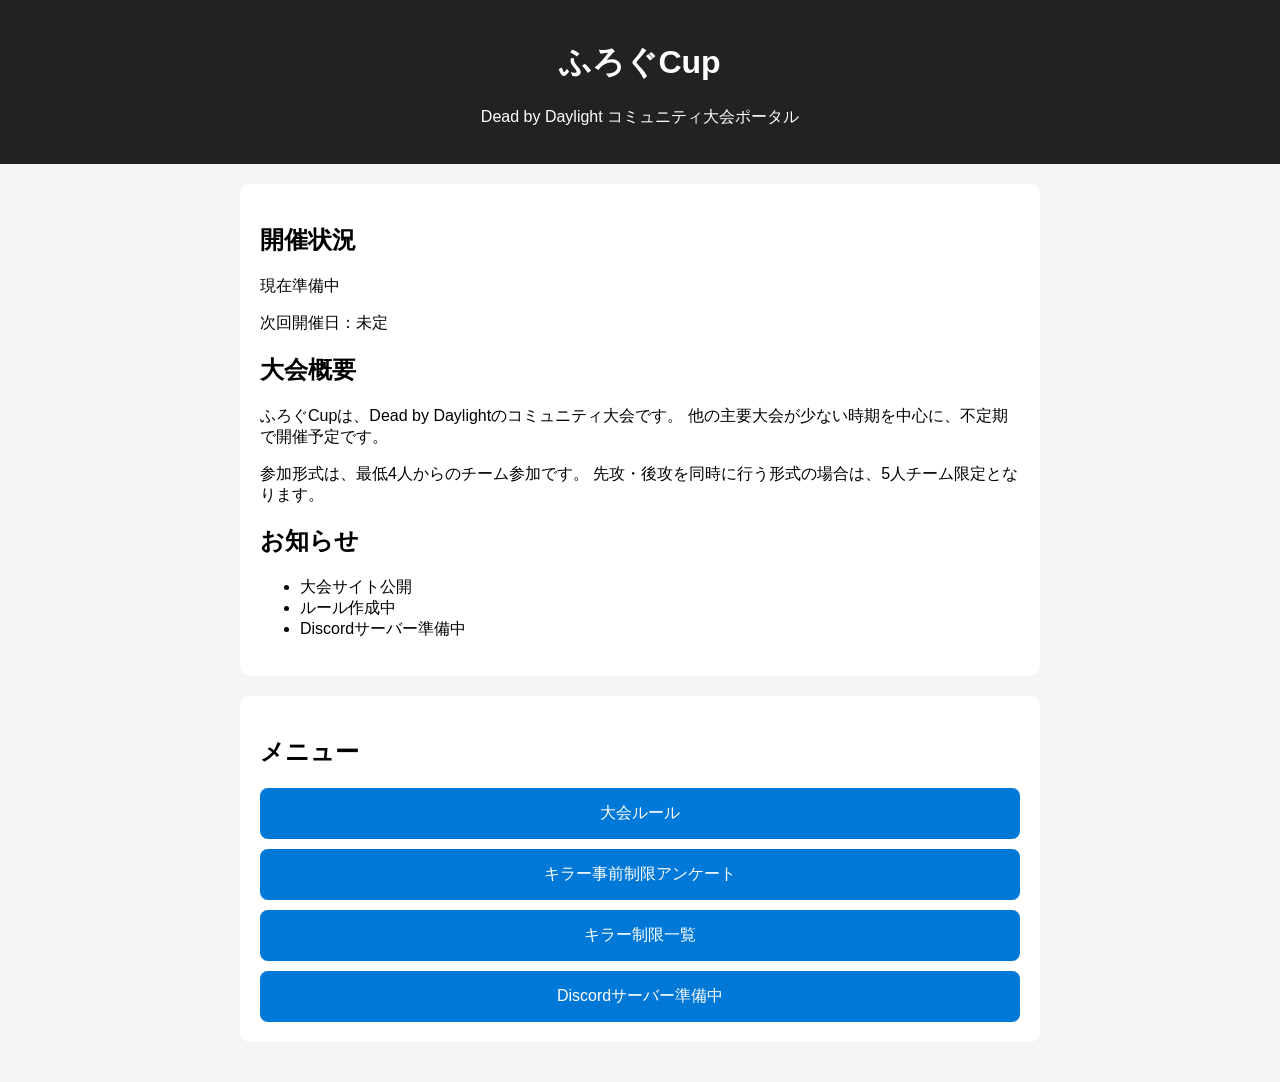
==== index.html @ 04f62f99 "Add files via upload" ====
<!DOCTYPE html>
<html lang="ja">
<head>
    <meta charset="UTF-8">
    <meta name="viewport" content="width=device-width, initial-scale=1.0">
    <title>DBD大会サイト</title>
    <link rel="stylesheet" href="style.css">
</head>
<body>

    <header>
        <h1>ふろぐCup</h1>
<p>Dead by Daylight コミュニティ大会ポータル</p>
    </header>

    <main>

        <section class="card">
    <h2>開催状況</h2>

    <p>
        現在準備中
    </p>

    <p>
        次回開催日：未定
    </p>

    <h2>大会概要</h2>
    <p>
        ふろぐCupは、Dead by Daylightのコミュニティ大会です。
        他の主要大会が少ない時期を中心に、不定期で開催予定です。
    </p>
    <p>
        参加形式は、最低4人からのチーム参加です。
        先攻・後攻を同時に行う形式の場合は、5人チーム限定となります。
    </p>
    
    <h2>お知らせ</h2>

    <ul>
        <li>大会サイト公開</li>
        <li>ルール作成中</li>
        <li>Discordサーバー準備中</li>
    </ul>

</section>

        <section class="card">
    <h2>メニュー</h2>

    <a class="button" href="rules.html">
        大会ルール
    </a>

    <a class="button" href="#">
        キラー事前制限アンケート
    </a>

    <a class="button" href="#">
        キラー制限一覧
    </a>

    <a class="button" href="#">
        Discordサーバー準備中
    </a>
</section>

    </main>

</body>
</html>
---- style.css ----
body {
    font-family: sans-serif;
    background: #f5f5f5;
    margin: 0;
}

header {
    background: #222;
    color: white;
    text-align: center;
    padding: 20px;
}

main {
    max-width: 800px;
    margin: auto;
    padding: 20px;
}

.card {
    background: white;
    padding: 20px;
    margin-bottom: 20px;
    border-radius: 10px;
}

.button {
    display: block;
    text-decoration: none;
    background: #0078d7;
    color: white;
    padding: 15px;
    margin-top: 10px;
    border-radius: 8px;
    text-align: center;
}
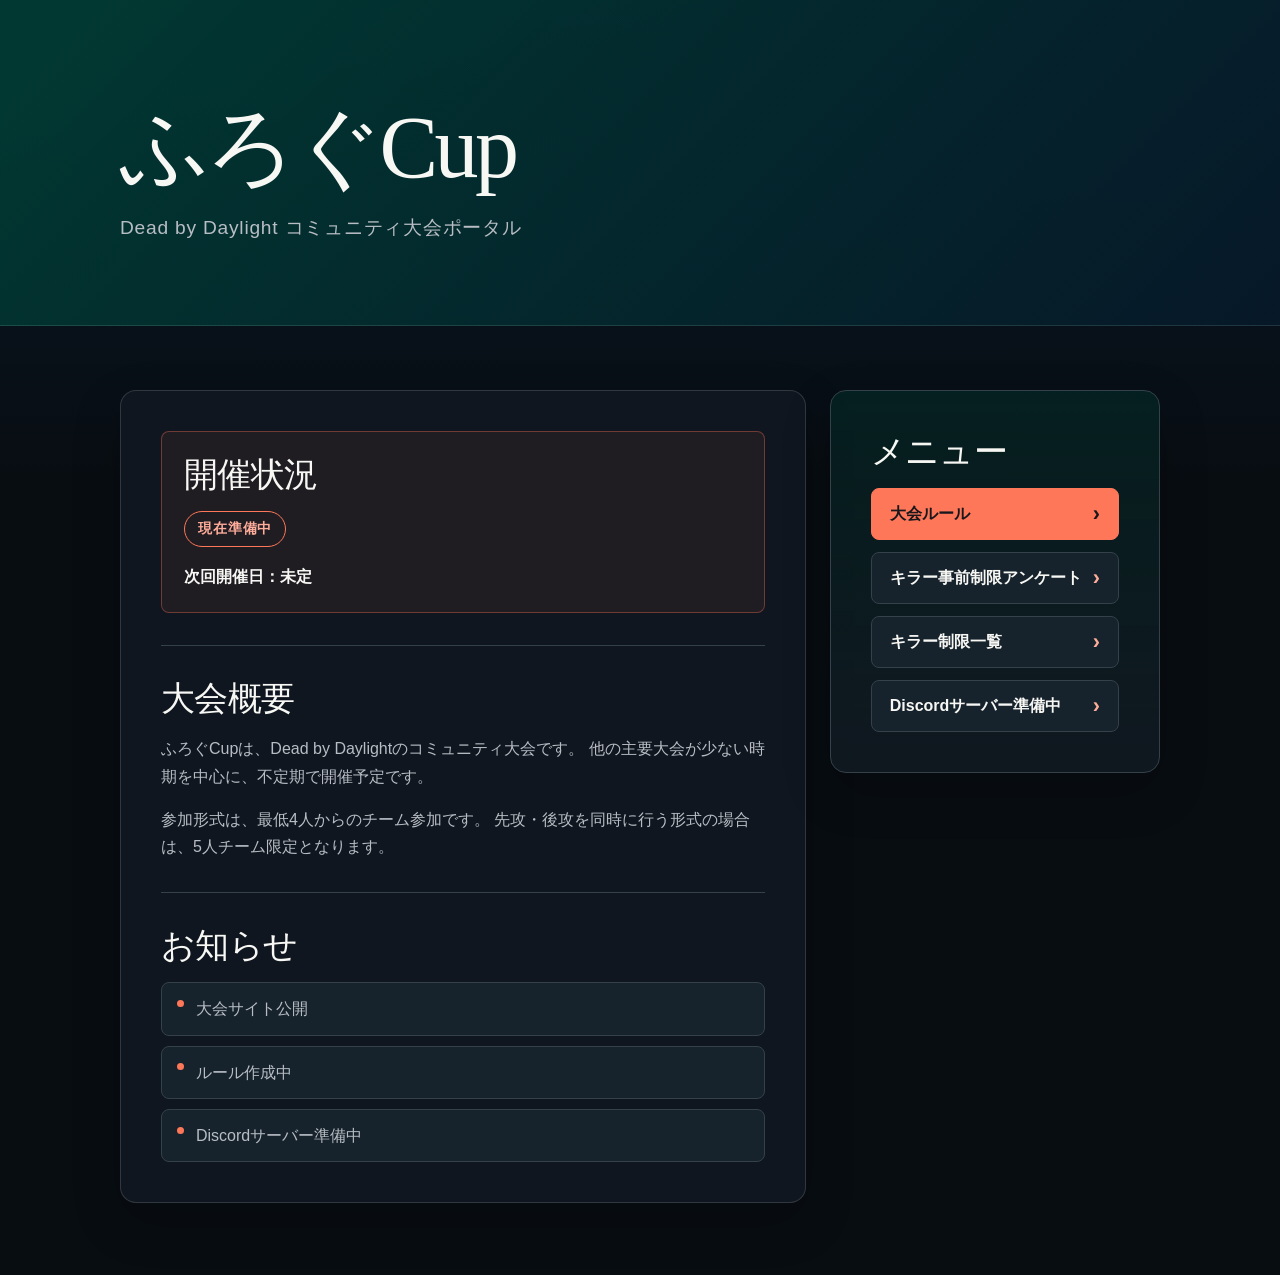
==== commit 5e200fe2: "chore: initialize tournament site baseline" ====
--- a/index.html
+++ b/index.html
@@ -1,72 +1,81 @@
-<!DOCTYPE html>
-<html lang="ja">
-<head>
-    <meta charset="UTF-8">
-    <meta name="viewport" content="width=device-width, initial-scale=1.0">
-    <title>DBD大会サイト</title>
-    <link rel="stylesheet" href="style.css">
-</head>
-<body>
-
-    <header>
-        <h1>ふろぐCup</h1>
-<p>Dead by Daylight コミュニティ大会ポータル</p>
-    </header>
-
-    <main>
-
-        <section class="card">
-    <h2>開催状況</h2>
-
-    <p>
-        現在準備中
-    </p>
-
-    <p>
-        次回開催日：未定
-    </p>
-
-    <h2>大会概要</h2>
-    <p>
-        ふろぐCupは、Dead by Daylightのコミュニティ大会です。
-        他の主要大会が少ない時期を中心に、不定期で開催予定です。
-    </p>
-    <p>
-        参加形式は、最低4人からのチーム参加です。
-        先攻・後攻を同時に行う形式の場合は、5人チーム限定となります。
-    </p>
-    
-    <h2>お知らせ</h2>
-
-    <ul>
-        <li>大会サイト公開</li>
-        <li>ルール作成中</li>
-        <li>Discordサーバー準備中</li>
-    </ul>
-
-</section>
-
-        <section class="card">
-    <h2>メニュー</h2>
-
-    <a class="button" href="rules.html">
-        大会ルール
-    </a>
-
-    <a class="button" href="#">
-        キラー事前制限アンケート
-    </a>
-
-    <a class="button" href="#">
-        キラー制限一覧
-    </a>
-
-    <a class="button" href="#">
-        Discordサーバー準備中
-    </a>
-</section>
-
-    </main>
-
-</body>
-</html>+<!DOCTYPE html>
+<html lang="ja">
+<head>
+    <meta charset="UTF-8">
+    <meta name="viewport" content="width=device-width, initial-scale=1.0">
+    <title>DBD大会サイト</title>
+    <link rel="stylesheet" href="style.css">
+</head>
+<body>
+
+    <header class="site-header">
+        <div class="site-header__inner">
+            <h1>ふろぐCup</h1>
+            <p>Dead by Daylight コミュニティ大会ポータル</p>
+        </div>
+    </header>
+
+    <main class="page-shell">
+
+        <section class="card card--featured">
+            <div class="content-section content-section--status">
+                <h2>開催状況</h2>
+
+                <p class="status-label">
+                    現在準備中
+                </p>
+
+                <p class="status-detail">
+                    次回開催日：未定
+                </p>
+            </div>
+
+            <div class="content-section">
+                <h2>大会概要</h2>
+                <p>
+                    ふろぐCupは、Dead by Daylightのコミュニティ大会です。
+                    他の主要大会が少ない時期を中心に、不定期で開催予定です。
+                </p>
+                <p>
+                    参加形式は、最低4人からのチーム参加です。
+                    先攻・後攻を同時に行う形式の場合は、5人チーム限定となります。
+                </p>
+            </div>
+
+            <div class="content-section">
+                <h2>お知らせ</h2>
+
+                <ul class="notice-list">
+                    <li>大会サイト公開</li>
+                    <li>ルール作成中</li>
+                    <li>Discordサーバー準備中</li>
+                </ul>
+            </div>
+        </section>
+
+        <section class="card menu-card">
+            <h2>メニュー</h2>
+
+            <nav class="menu-grid" aria-label="主要メニュー">
+                <a class="button button--primary" href="rules.html">
+                    大会ルール
+                </a>
+
+                <a class="button" href="#">
+                    キラー事前制限アンケート
+                </a>
+
+                <a class="button" href="#">
+                    キラー制限一覧
+                </a>
+
+                <a class="button" href="#">
+                    Discordサーバー準備中
+                </a>
+            </nav>
+        </section>
+
+    </main>
+
+</body>
+</html>
--- a/style.css
+++ b/style.css
@@ -1,36 +1,333 @@
-body {
-    font-family: sans-serif;
-    background: #f5f5f5;
-    margin: 0;
-}
-
-header {
-    background: #222;
-    color: white;
-    text-align: center;
-    padding: 20px;
-}
-
-main {
-    max-width: 800px;
-    margin: auto;
-    padding: 20px;
-}
-
-.card {
-    background: white;
-    padding: 20px;
-    margin-bottom: 20px;
-    border-radius: 10px;
-}
-
-.button {
-    display: block;
-    text-decoration: none;
-    background: #0078d7;
-    color: white;
-    padding: 15px;
-    margin-top: 10px;
-    border-radius: 8px;
-    text-align: center;
-}+:root {
+    color-scheme: dark;
+    --color-canvas: #080d12;
+    --color-surface: #101820;
+    --color-surface-elevated: #17232c;
+    --color-surface-muted: #1c292f;
+    --color-deep-green: #003c33;
+    --color-dark-navy: #071829;
+    --color-text: #f7f7f4;
+    --color-text-muted: #b8bdc4;
+    --color-border: #344149;
+    --color-accent: #ff7759;
+    --color-accent-soft: #ffad9b;
+    --color-focus: #4c6ee6;
+    --color-warning: #d4a017;
+    --color-error: #b30000;
+    --font-display: Georgia, "Times New Roman", serif;
+    --font-body: Inter, -apple-system, BlinkMacSystemFont, "Segoe UI",
+        "Yu Gothic UI", "Meiryo", sans-serif;
+    --radius-sm: 8px;
+    --radius-md: 16px;
+    --radius-pill: 999px;
+    --content-width: 1040px;
+    --shadow-soft: 0 18px 50px rgb(0 0 0 / 20%);
+}
+
+* {
+    box-sizing: border-box;
+}
+
+html {
+    background: var(--color-canvas);
+}
+
+body {
+    min-width: 320px;
+    min-height: 100vh;
+    margin: 0;
+    background:
+        linear-gradient(180deg, var(--color-dark-navy) 0, var(--color-canvas) 30rem);
+    color: var(--color-text);
+    font-family: var(--font-body);
+    font-size: 16px;
+    line-height: 1.7;
+}
+
+a {
+    color: inherit;
+}
+
+.site-header {
+    border-bottom: 1px solid rgb(255 255 255 / 10%);
+    background:
+        linear-gradient(135deg, rgb(0 60 51 / 92%), rgb(7 24 41 / 96%));
+}
+
+.site-header__inner {
+    width: min(100% - 40px, var(--content-width));
+    margin: 0 auto;
+    padding: clamp(56px, 9vw, 104px) 0 clamp(44px, 7vw, 80px);
+}
+
+.site-header--compact .site-header__inner {
+    padding-block: clamp(40px, 7vw, 72px);
+}
+
+.site-header h1,
+.card h2 {
+    font-family: var(--font-display);
+    font-weight: 400;
+}
+
+.site-header h1 {
+    max-width: 12ch;
+    margin: 0;
+    font-size: clamp(2.75rem, 8vw, 5.5rem);
+    line-height: 1;
+    letter-spacing: -0.04em;
+}
+
+.site-header p {
+    max-width: 40rem;
+    margin: 20px 0 0;
+    color: var(--color-text-muted);
+    font-size: clamp(1rem, 2vw, 1.2rem);
+    letter-spacing: 0.04em;
+}
+
+.page-shell {
+    display: grid;
+    grid-template-columns: minmax(0, 1.35fr) minmax(280px, 0.65fr);
+    gap: 24px;
+    width: min(100% - 40px, var(--content-width));
+    margin: 0 auto;
+    padding: clamp(32px, 6vw, 64px) 0 72px;
+}
+
+.page-shell--rules {
+    grid-template-columns: 1fr;
+    max-width: 800px;
+}
+
+.card {
+    min-width: 0;
+    margin: 0;
+    padding: clamp(24px, 4vw, 40px);
+    border: 1px solid var(--color-border);
+    border-radius: var(--radius-md);
+    background: rgb(16 24 32 / 94%);
+    box-shadow: var(--shadow-soft);
+}
+
+.card--featured {
+    border-color: rgb(255 255 255 / 14%);
+}
+
+.card h2 {
+    margin: 0 0 16px;
+    font-size: clamp(1.55rem, 3vw, 2.15rem);
+    line-height: 1.2;
+    letter-spacing: -0.02em;
+}
+
+.card p {
+    margin: 0;
+    color: var(--color-text-muted);
+}
+
+.card p + p {
+    margin-top: 16px;
+}
+
+.content-section + .content-section {
+    margin-top: 32px;
+    padding-top: 32px;
+    border-top: 1px solid var(--color-border);
+}
+
+.content-section--status {
+    padding: 22px;
+    border: 1px solid rgb(255 119 89 / 35%);
+    border-radius: var(--radius-sm);
+    background: rgb(255 119 89 / 7%);
+}
+
+.status-label {
+    display: inline-flex;
+    align-items: center;
+    min-height: 34px;
+    padding: 5px 13px;
+    border: 1px solid var(--color-accent);
+    border-radius: var(--radius-pill);
+    color: var(--color-accent-soft) !important;
+    font-size: 0.88rem;
+    font-weight: 700;
+    letter-spacing: 0.06em;
+}
+
+.status-detail {
+    color: var(--color-text) !important;
+    font-weight: 600;
+}
+
+.notice-list {
+    display: grid;
+    gap: 10px;
+    margin: 0;
+    padding: 0;
+    list-style: none;
+}
+
+.notice-list li {
+    position: relative;
+    padding: 12px 14px 12px 34px;
+    border: 1px solid var(--color-border);
+    border-radius: var(--radius-sm);
+    background: var(--color-surface-elevated);
+    color: var(--color-text-muted);
+}
+
+.notice-list li::before {
+    position: absolute;
+    top: 1.05rem;
+    left: 15px;
+    width: 7px;
+    height: 7px;
+    border-radius: 50%;
+    background: var(--color-accent);
+    content: "";
+}
+
+.menu-card {
+    align-self: start;
+    background:
+        linear-gradient(180deg, rgb(0 60 51 / 36%), rgb(16 24 32 / 96%));
+}
+
+.menu-grid {
+    display: grid;
+    gap: 12px;
+}
+
+.button {
+    display: flex;
+    align-items: center;
+    justify-content: space-between;
+    min-height: 52px;
+    padding: 13px 18px;
+    border: 1px solid var(--color-border);
+    border-radius: var(--radius-sm);
+    background: var(--color-surface-elevated);
+    color: var(--color-text);
+    font-weight: 650;
+    line-height: 1.4;
+    text-decoration: none;
+    transition:
+        border-color 160ms ease,
+        background-color 160ms ease,
+        transform 160ms ease;
+}
+
+.button::after {
+    color: var(--color-accent-soft);
+    content: "›";
+    font-size: 1.35rem;
+    line-height: 1;
+}
+
+.button:hover {
+    border-color: var(--color-accent);
+    background: var(--color-surface-muted);
+    transform: translateY(-1px);
+}
+
+.button:focus-visible {
+    outline: 3px solid var(--color-focus);
+    outline-offset: 3px;
+}
+
+.button--primary {
+    border-color: var(--color-accent);
+    background: var(--color-accent);
+    color: #17171c;
+}
+
+.button--primary::after {
+    color: #17171c;
+}
+
+.button--primary:hover {
+    background: var(--color-accent-soft);
+}
+
+.button--secondary {
+    justify-content: center;
+    width: min(100%, 320px);
+    margin-left: auto;
+    background: transparent;
+}
+
+.button--secondary::after {
+    display: none;
+}
+
+.rule-card {
+    border-left: 4px solid var(--color-deep-green);
+    box-shadow: none;
+}
+
+.rule-card--warning {
+    border-color: var(--color-error);
+    background:
+        linear-gradient(90deg, rgb(179 0 0 / 12%), rgb(16 24 32 / 96%) 32%);
+}
+
+.rule-card--warning h2 {
+    color: var(--color-accent-soft);
+}
+
+.placeholder-text {
+    padding: 16px;
+    border: 1px dashed var(--color-border);
+    border-radius: var(--radius-sm);
+    background: rgb(255 255 255 / 2%);
+}
+
+.page-actions {
+    padding-top: 8px;
+}
+
+@media (max-width: 760px) {
+    .site-header__inner,
+    .page-shell {
+        width: min(100% - 28px, var(--content-width));
+    }
+
+    .site-header__inner {
+        padding-block: 48px 40px;
+    }
+
+    .site-header h1 {
+        font-size: clamp(2.5rem, 14vw, 4rem);
+    }
+
+    .page-shell {
+        grid-template-columns: 1fr;
+        gap: 16px;
+        padding-block: 24px 48px;
+    }
+
+    .card {
+        padding: 22px 18px;
+        border-radius: 12px;
+    }
+
+    .content-section--status {
+        padding: 18px;
+    }
+
+    .button {
+        min-height: 56px;
+    }
+
+    .button--secondary {
+        width: 100%;
+    }
+}
+
+@media (prefers-reduced-motion: reduce) {
+    .button {
+        transition: none;
+    }
+}
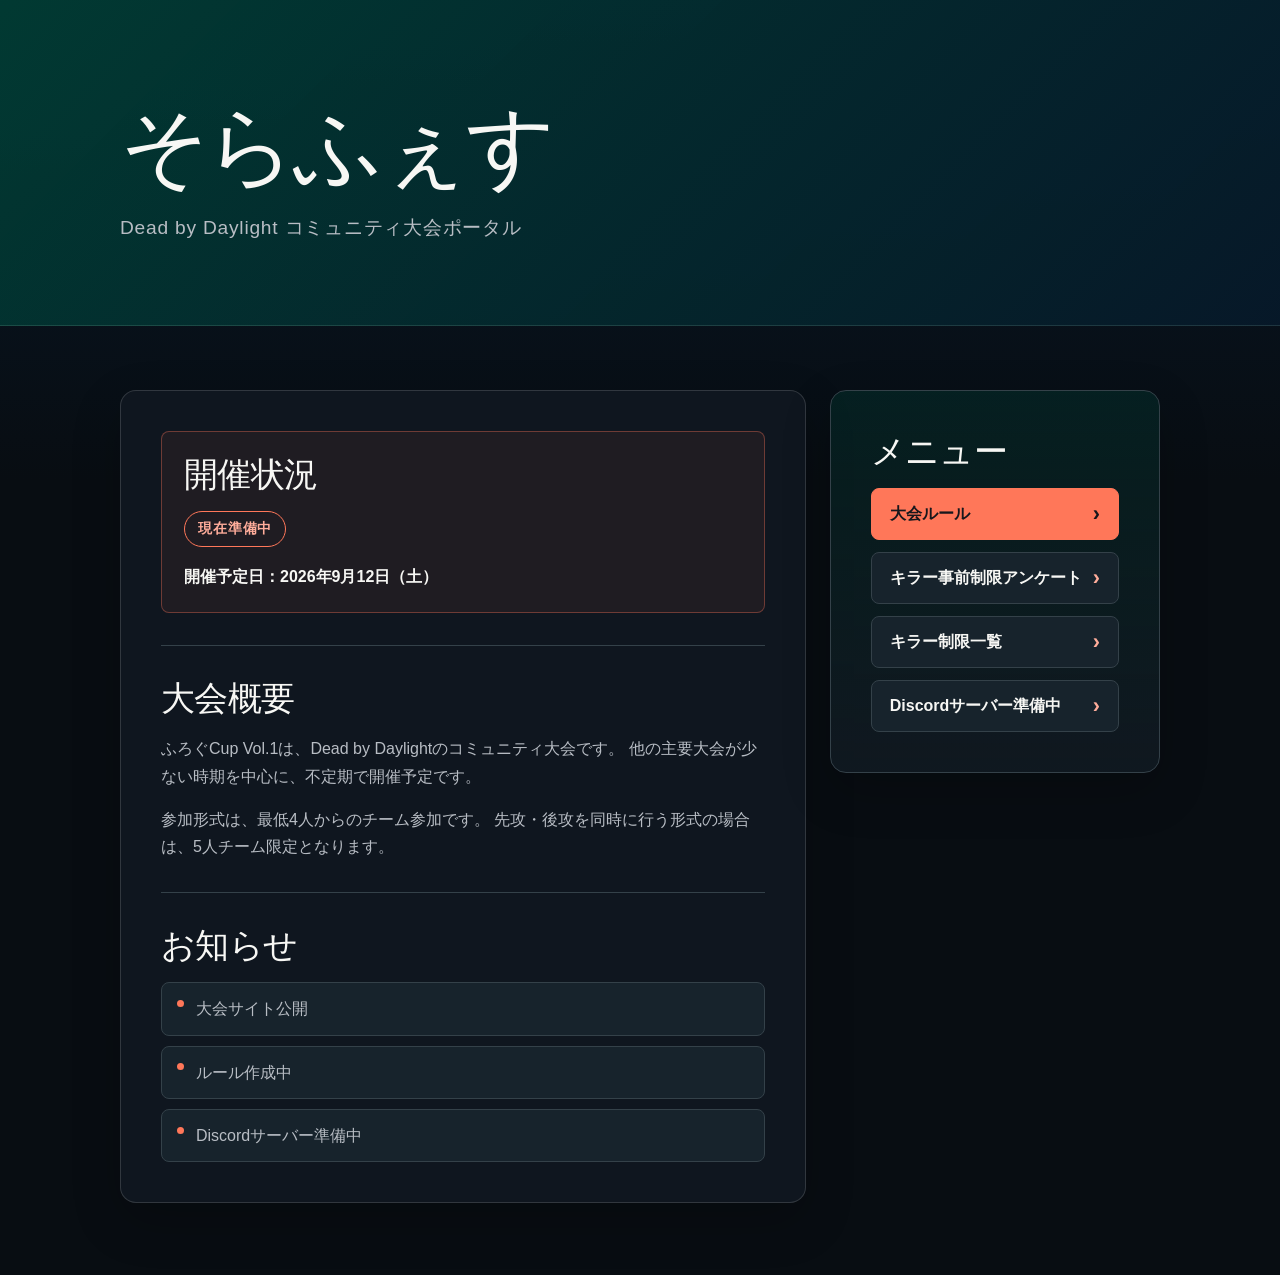
==== commit fd6f1f7b: "feat: ふろぐCup Vol.1の名称と開催予定日を公開サイトへ反映" ====
--- a/index.html
+++ b/index.html
@@ -3,14 +3,14 @@
 <head>
     <meta charset="UTF-8">
     <meta name="viewport" content="width=device-width, initial-scale=1.0">
-    <title>DBD大会サイト</title>
+    <title>そらふぇす | ふろぐCup Vol.1</title>
     <link rel="stylesheet" href="style.css">
 </head>
 <body>
 
     <header class="site-header">
         <div class="site-header__inner">
-            <h1>ふろぐCup</h1>
+            <h1>そらふぇす</h1>
             <p>Dead by Daylight コミュニティ大会ポータル</p>
         </div>
     </header>
@@ -26,14 +26,14 @@
                 </p>
 
                 <p class="status-detail">
-                    次回開催日：未定
+                    開催予定日：2026年9月12日（土）
                 </p>
             </div>
 
             <div class="content-section">
                 <h2>大会概要</h2>
                 <p>
-                    ふろぐCupは、Dead by Daylightのコミュニティ大会です。
+                    ふろぐCup Vol.1は、Dead by Daylightのコミュニティ大会です。
                     他の主要大会が少ない時期を中心に、不定期で開催予定です。
                 </p>
                 <p>
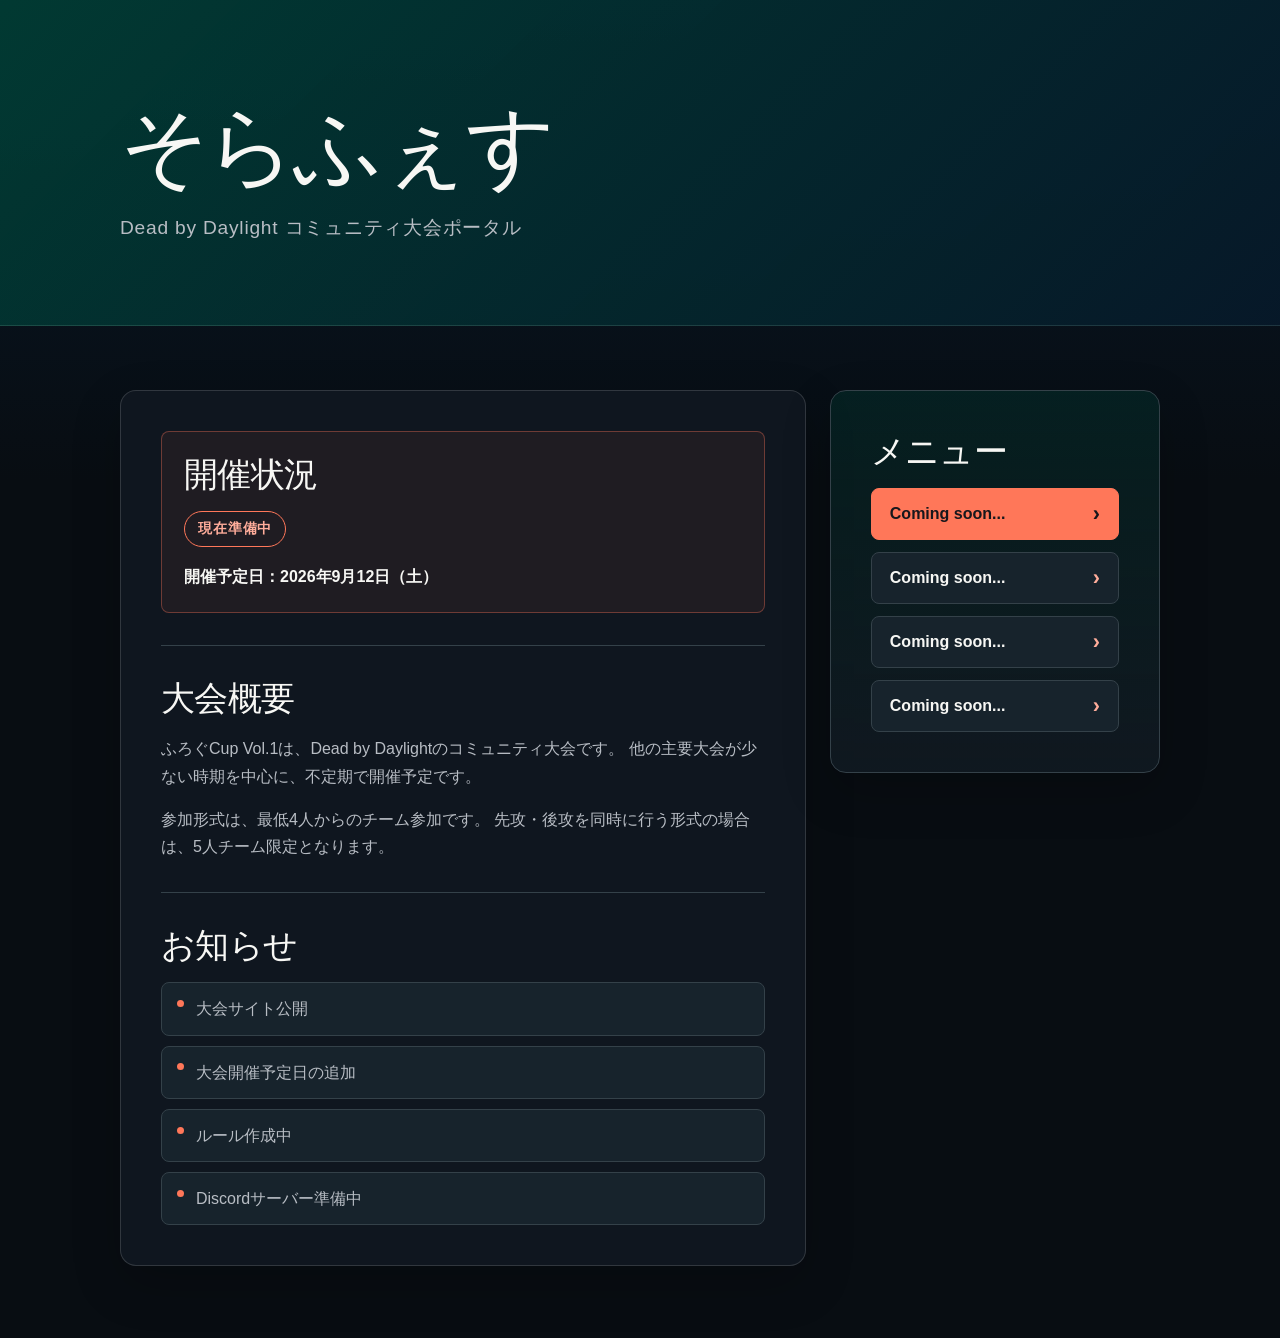
==== commit d711fab3: "feat: メニューをComing soon表示に変更" ====
--- a/index.html
+++ b/index.html
@@ -47,6 +47,7 @@
 
                 <ul class="notice-list">
                     <li>大会サイト公開</li>
+                    <li>大会開催予定日の追加</li>
                     <li>ルール作成中</li>
                     <li>Discordサーバー準備中</li>
                 </ul>
@@ -57,20 +58,20 @@
             <h2>メニュー</h2>
 
             <nav class="menu-grid" aria-label="主要メニュー">
-                <a class="button button--primary" href="rules.html">
-                    大会ルール
+                <a class="button button--primary" aria-disabled="true" tabindex="-1" data-original-href="rules.html">
+                    Coming soon...
                 </a>
 
-                <a class="button" href="#">
-                    キラー事前制限アンケート
+                <a class="button" aria-disabled="true" tabindex="-1">
+                    Coming soon...
                 </a>
 
-                <a class="button" href="#">
-                    キラー制限一覧
+                <a class="button" aria-disabled="true" tabindex="-1">
+                    Coming soon...
                 </a>
 
-                <a class="button" href="#">
-                    Discordサーバー準備中
+                <a class="button" aria-disabled="true" tabindex="-1">
+                    Coming soon...
                 </a>
             </nav>
         </section>
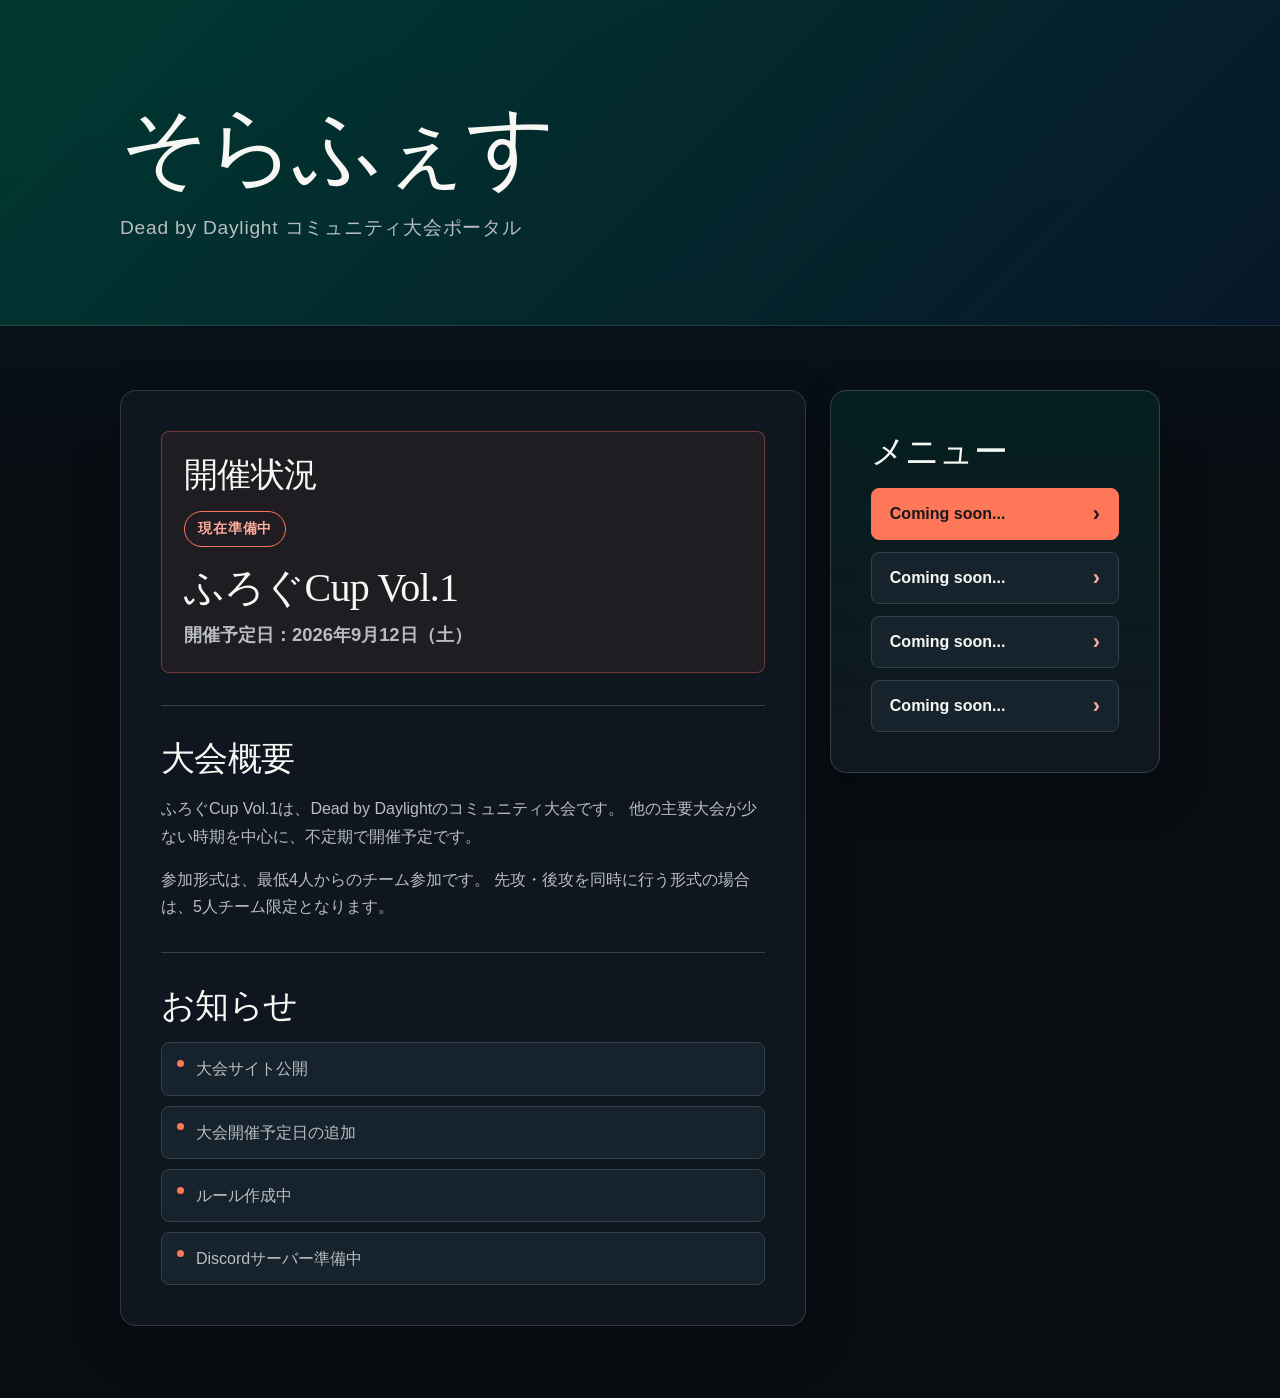
==== commit 1d10c267: "feat: 大会名と開催予定日を2段表示に変更" ====
--- a/index.html
+++ b/index.html
@@ -25,9 +25,10 @@
                     現在準備中
                 </p>
 
-                <p class="status-detail">
-                    開催予定日：2026年9月12日（土）
-                </p>
+                <div class="event-schedule">
+                    <p class="event-schedule__name">ふろぐCup Vol.1</p>
+                    <p class="event-schedule__date">開催予定日：2026年9月12日（土）</p>
+                </div>
             </div>
 
             <div class="content-section">
--- a/style.css
+++ b/style.css
@@ -161,6 +161,34 @@
     font-weight: 600;
 }
 
+.event-schedule {
+    display: grid;
+    gap: 8px;
+}
+
+.content-section--status .event-schedule {
+    margin-top: 18px;
+}
+
+.event-schedule p + p {
+    margin-top: 0;
+}
+
+.event-schedule__name {
+    color: var(--color-text) !important;
+    font-family: var(--font-display);
+    font-size: clamp(1.65rem, 4vw, 2.5rem);
+    font-weight: 400;
+    line-height: 1.15;
+    letter-spacing: -0.02em;
+}
+
+.event-schedule__date {
+    color: var(--color-text-muted);
+    font-size: clamp(1rem, 2vw, 1.15rem);
+    font-weight: 600;
+}
+
 .notice-list {
     display: grid;
     gap: 10px;
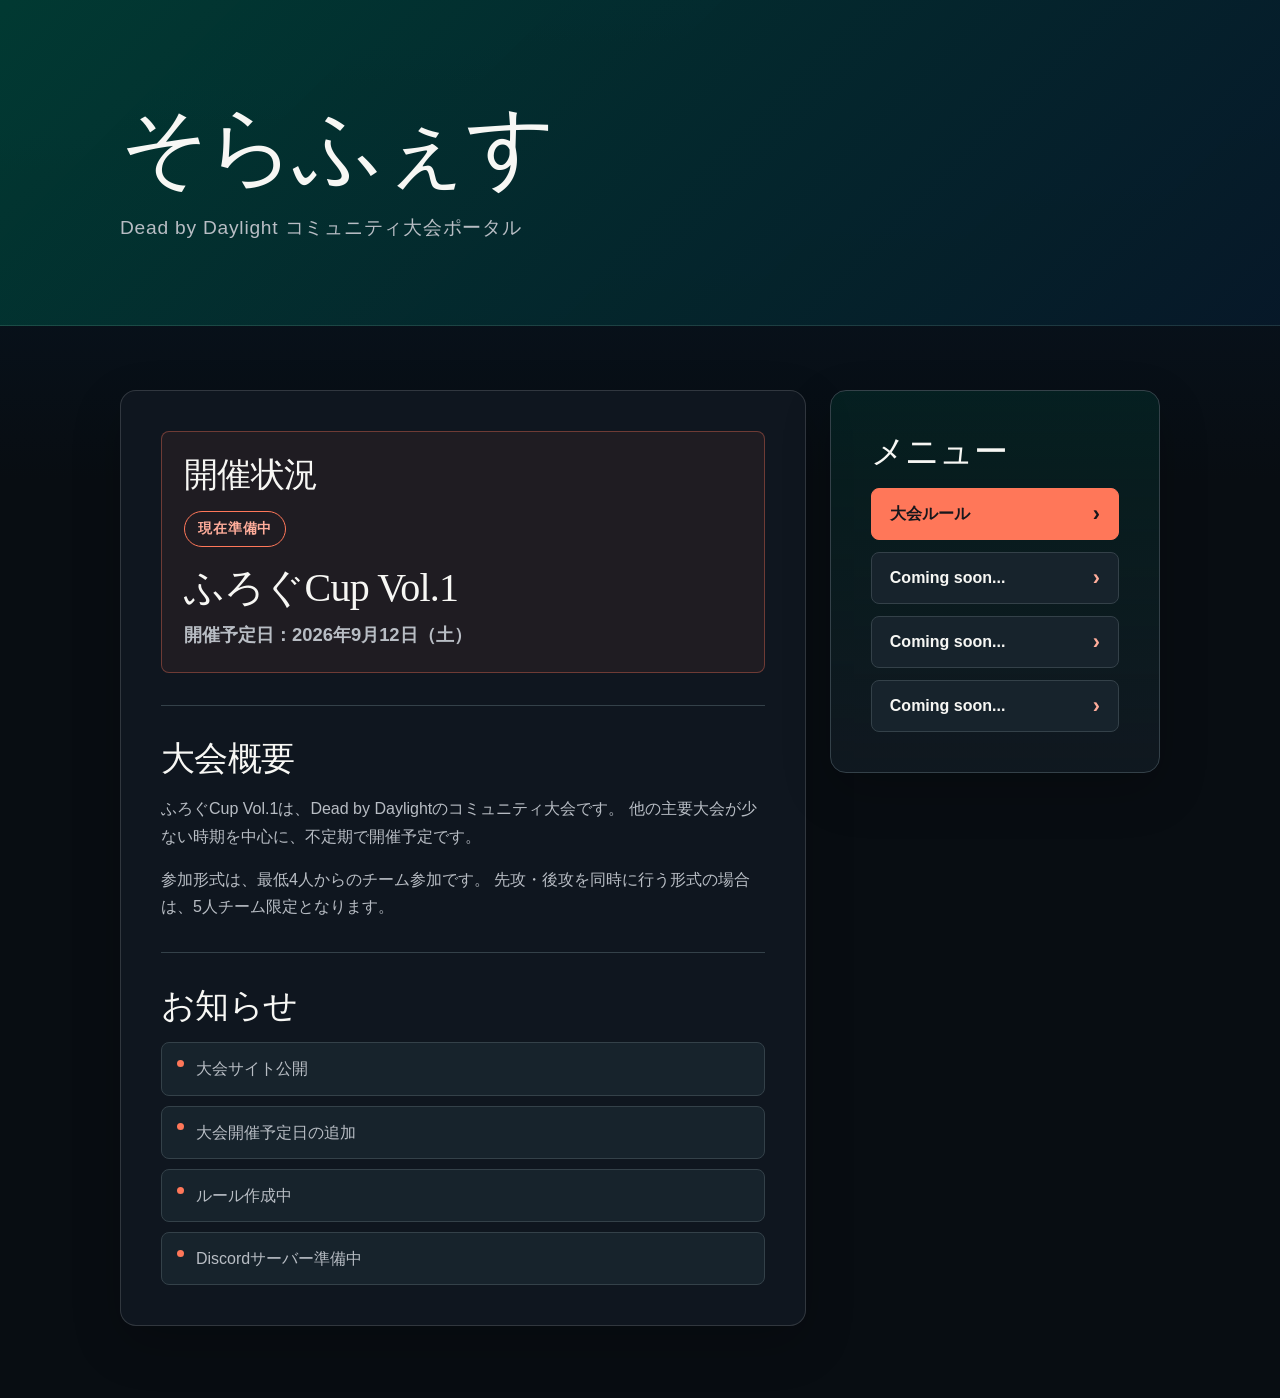
==== commit 1b0b9077: "feat: ふろぐCup Vol.1基本ルールページを追加" ====
--- a/index.html
+++ b/index.html
@@ -59,8 +59,8 @@
             <h2>メニュー</h2>
 
             <nav class="menu-grid" aria-label="主要メニュー">
-                <a class="button button--primary" aria-disabled="true" tabindex="-1" data-original-href="rules.html">
-                    Coming soon...
+                <a class="button button--primary" href="rules.html">
+                    大会ルール
                 </a>
 
                 <a class="button" aria-disabled="true" tabindex="-1">
--- a/style.css
+++ b/style.css
@@ -14,6 +14,8 @@
     --color-focus: #4c6ee6;
     --color-warning: #d4a017;
     --color-error: #b30000;
+    --color-success: #5db872;
+    --color-update: #e88a3d;
     --font-display: Georgia, "Times New Roman", serif;
     --font-body: Inter, -apple-system, BlinkMacSystemFont, "Segoe UI",
         "Yu Gothic UI", "Meiryo", sans-serif;
@@ -159,6 +161,21 @@
 .status-detail {
     color: var(--color-text) !important;
     font-weight: 600;
+}
+
+.site-title-link {
+    display: inline-block;
+    color: var(--color-text);
+    font-family: var(--font-display);
+    font-size: clamp(2.75rem, 8vw, 5.5rem);
+    line-height: 1;
+    letter-spacing: -0.04em;
+    text-decoration: none;
+}
+
+.site-title-link:focus-visible {
+    outline: 3px solid var(--color-focus);
+    outline-offset: 6px;
 }
 
 .event-schedule {
@@ -316,6 +333,475 @@
     padding-top: 8px;
 }
 
+.rules-shell {
+    width: min(100% - 40px, 1180px);
+    margin: 0 auto;
+    padding: 28px 0 72px;
+}
+
+.breadcrumb {
+    margin-bottom: 28px;
+    color: var(--color-text-muted);
+    font-size: 0.9rem;
+}
+
+.breadcrumb ol {
+    display: flex;
+    flex-wrap: wrap;
+    gap: 6px 10px;
+    margin: 0;
+    padding: 0;
+    list-style: none;
+}
+
+.breadcrumb li + li::before {
+    margin-right: 10px;
+    color: var(--color-border);
+    content: "/";
+}
+
+.breadcrumb a {
+    color: var(--color-accent-soft);
+    text-underline-offset: 4px;
+}
+
+.rules-hero {
+    max-width: 850px;
+    padding: clamp(18px, 4vw, 36px) 0 clamp(30px, 5vw, 52px);
+}
+
+.rules-hero__eyebrow,
+.section-label,
+.chapter-card__number {
+    margin: 0;
+    color: var(--color-accent-soft);
+    font-size: 0.78rem;
+    font-weight: 750;
+    letter-spacing: 0.14em;
+    text-transform: uppercase;
+}
+
+.rules-hero h1 {
+    margin: 12px 0 0;
+    font-family: var(--font-display);
+    font-size: clamp(2.3rem, 6vw, 4.8rem);
+    font-weight: 400;
+    line-height: 1.05;
+    letter-spacing: -0.04em;
+}
+
+.rules-hero__subtitle {
+    margin: 18px 0 0;
+    color: var(--color-text-muted);
+    font-size: clamp(1.25rem, 3vw, 1.8rem);
+    font-weight: 650;
+}
+
+.rule-status-card,
+.updates-card,
+.toc-card,
+.chapter-card,
+.preparation-panel {
+    border: 1px solid var(--color-border);
+    border-radius: var(--radius-md);
+    background: rgb(16 24 32 / 96%);
+}
+
+.rule-status-card {
+    display: grid;
+    grid-template-columns: minmax(0, 0.8fr) minmax(480px, 1.2fr);
+    gap: 32px;
+    padding: clamp(24px, 4vw, 38px);
+    border-top: 3px solid var(--color-accent);
+}
+
+.rule-status-card__note {
+    max-width: 38rem;
+    margin: 12px 0 0;
+    color: var(--color-text-muted);
+}
+
+.rule-meta {
+    display: grid;
+    grid-template-columns: repeat(2, minmax(0, 1fr));
+    gap: 12px;
+    margin: 0;
+}
+
+.rule-meta div {
+    min-width: 0;
+    padding: 14px 16px;
+    border: 1px solid rgb(255 255 255 / 8%);
+    border-radius: var(--radius-sm);
+    background: var(--color-surface-elevated);
+}
+
+.rule-meta dt {
+    color: var(--color-text-muted);
+    font-size: 0.78rem;
+    font-weight: 700;
+}
+
+.rule-meta dd {
+    margin: 5px 0 0;
+    color: var(--color-text);
+    font-weight: 700;
+}
+
+.status-badge {
+    display: inline-flex;
+    align-items: center;
+    min-height: 30px;
+    padding: 3px 11px;
+    border: 1px solid currentColor;
+    border-radius: var(--radius-pill);
+    font-size: 0.76rem;
+    font-weight: 800;
+    letter-spacing: 0.05em;
+    white-space: nowrap;
+}
+
+.status-badge--provisional {
+    background: rgb(93 184 114 / 10%);
+    color: #8bd69b;
+}
+
+.status-badge--updated {
+    background: rgb(232 138 61 / 12%);
+    color: #ffae69;
+}
+
+.status-badge--pending {
+    background: rgb(212 160 23 / 12%);
+    color: #f1cf62;
+}
+
+.rule-tabs {
+    display: grid;
+    grid-template-columns: repeat(3, minmax(0, 1fr));
+    gap: 10px;
+    margin: 24px 0;
+}
+
+.rule-tab {
+    min-height: 54px;
+    padding: 12px 16px;
+    border: 1px solid var(--color-border);
+    border-radius: var(--radius-sm);
+    background: var(--color-surface-elevated);
+    color: var(--color-text-muted);
+    font: inherit;
+    font-weight: 700;
+    cursor: pointer;
+}
+
+.rule-tab:hover {
+    border-color: var(--color-accent);
+    color: var(--color-text);
+}
+
+.rule-tab.is-active {
+    border-color: var(--color-accent);
+    background: var(--color-accent);
+    color: #17171c;
+}
+
+.rule-tab:focus-visible,
+.target-link:focus-visible,
+.toc-card a:focus-visible {
+    outline: 3px solid var(--color-focus);
+    outline-offset: 3px;
+}
+
+.rule-panel[hidden] {
+    display: none;
+}
+
+.updates-card {
+    padding: clamp(24px, 4vw, 36px);
+}
+
+.section-heading h2,
+.preparation-panel h2 {
+    margin: 7px 0 0;
+    font-family: var(--font-display);
+    font-size: clamp(1.7rem, 4vw, 2.5rem);
+    font-weight: 400;
+}
+
+.updates-list {
+    display: grid;
+    grid-template-columns: repeat(3, minmax(0, 1fr));
+    gap: 14px;
+    margin-top: 24px;
+}
+
+.update-entry {
+    min-width: 0;
+    padding: 18px;
+    border: 1px solid var(--color-border);
+    border-radius: var(--radius-sm);
+    background: var(--color-surface-elevated);
+}
+
+.update-entry--recent {
+    border-color: rgb(232 138 61 / 70%);
+    box-shadow: inset 3px 0 0 var(--color-update);
+}
+
+.update-entry__meta {
+    display: flex;
+    flex-wrap: wrap;
+    align-items: center;
+    justify-content: space-between;
+    gap: 8px;
+}
+
+.update-entry time {
+    color: var(--color-text-muted);
+    font-size: 0.8rem;
+    font-weight: 700;
+}
+
+.update-entry h3 {
+    margin: 14px 0 6px;
+    font-size: 1.05rem;
+    line-height: 1.45;
+}
+
+.update-entry p {
+    margin: 0;
+    color: var(--color-text-muted);
+    font-size: 0.92rem;
+}
+
+.target-link {
+    display: inline-flex;
+    align-items: center;
+    min-height: 44px;
+    margin-top: 14px;
+    color: var(--color-accent-soft);
+    font-weight: 750;
+    text-underline-offset: 4px;
+}
+
+.rules-content-layout {
+    display: grid;
+    grid-template-columns: minmax(220px, 0.32fr) minmax(0, 1fr);
+    gap: 20px;
+    margin-top: 20px;
+    align-items: start;
+}
+
+.toc-card {
+    position: sticky;
+    top: 16px;
+    padding: 18px;
+}
+
+.toc-card summary {
+    color: var(--color-text);
+    font-weight: 800;
+    cursor: pointer;
+}
+
+.toc-card ol {
+    display: grid;
+    gap: 4px;
+    margin: 14px 0 0;
+    padding: 0;
+    list-style: none;
+}
+
+.toc-card a {
+    display: flex;
+    align-items: flex-start;
+    justify-content: space-between;
+    gap: 8px;
+    min-height: 42px;
+    padding: 8px 9px;
+    border-radius: 6px;
+    color: var(--color-text-muted);
+    font-size: 0.84rem;
+    line-height: 1.45;
+    text-decoration: none;
+}
+
+.toc-card a:hover {
+    background: var(--color-surface-elevated);
+    color: var(--color-text);
+}
+
+.toc-status {
+    flex: 0 0 auto;
+    font-size: 0.68rem;
+    font-weight: 800;
+}
+
+.toc-status--updated {
+    color: #ffae69;
+}
+
+.toc-status--pending {
+    color: #f1cf62;
+}
+
+.rule-sections {
+    display: grid;
+    gap: 18px;
+    min-width: 0;
+}
+
+.chapter-card {
+    padding: clamp(22px, 4vw, 36px);
+    scroll-margin-top: 24px;
+}
+
+.chapter-card--updated {
+    border-color: rgb(232 138 61 / 64%);
+    box-shadow: inset 4px 0 0 var(--color-update);
+}
+
+.chapter-card--pending {
+    border-color: rgb(212 160 23 / 64%);
+    background:
+        linear-gradient(90deg, rgb(212 160 23 / 8%), rgb(16 24 32 / 96%) 30%);
+}
+
+.chapter-card__heading {
+    display: flex;
+    align-items: flex-start;
+    justify-content: space-between;
+    gap: 20px;
+}
+
+.chapter-card__heading h2 {
+    margin: 4px 0 0;
+    font-family: var(--font-display);
+    font-size: clamp(1.55rem, 3vw, 2.2rem);
+    font-weight: 400;
+    line-height: 1.2;
+}
+
+.chapter-card__summary {
+    margin: 18px 0 0;
+    padding: 14px 16px;
+    border-left: 3px solid var(--color-accent);
+    background: rgb(255 119 89 / 6%);
+    color: var(--color-text-muted);
+}
+
+.chapter-card > p:not(.chapter-card__number, .chapter-card__summary) {
+    margin: 16px 0 0;
+    color: var(--color-text-muted);
+}
+
+.chapter-card__items {
+    display: grid;
+    gap: 14px;
+    margin-top: 22px;
+}
+
+.chapter-card__items:empty {
+    display: none;
+}
+
+.rule-item {
+    padding: 19px 20px;
+    border: 1px solid rgb(255 255 255 / 9%);
+    border-radius: var(--radius-sm);
+    background: var(--color-surface-elevated);
+    scroll-margin-top: 24px;
+    transition:
+        border-color 180ms ease,
+        background-color 180ms ease,
+        box-shadow 180ms ease;
+}
+
+.rule-item--updated {
+    border-color: rgb(232 138 61 / 58%);
+    background: rgb(232 138 61 / 6%);
+}
+
+.rule-item__heading {
+    display: flex;
+    align-items: flex-start;
+    justify-content: space-between;
+    gap: 14px;
+}
+
+.rule-item h3 {
+    margin: 0;
+    font-size: 1.08rem;
+    line-height: 1.45;
+}
+
+.rule-item p {
+    margin: 10px 0 0;
+    color: var(--color-text-muted);
+}
+
+.rule-item ul,
+.rule-item ol {
+    margin: 10px 0 0;
+    padding-left: 1.5rem;
+    color: var(--color-text-muted);
+}
+
+.rule-item li + li {
+    margin-top: 5px;
+}
+
+.rule-example {
+    margin-top: 14px;
+    padding: 13px 15px;
+    border-left: 3px solid var(--color-deep-green);
+    background: rgb(0 60 51 / 18%);
+}
+
+.rule-example__label {
+    margin-top: 0 !important;
+    color: var(--color-text) !important;
+    font-size: 0.84rem;
+    font-weight: 800;
+}
+
+.rule-note {
+    padding: 12px 14px;
+    border: 1px solid rgb(255 255 255 / 9%);
+    border-radius: 6px;
+    color: var(--color-text) !important;
+    font-weight: 700;
+}
+
+.is-jump-highlighted {
+    border-color: var(--color-accent) !important;
+    background: rgb(255 119 89 / 11%) !important;
+    box-shadow: 0 0 0 4px rgb(255 119 89 / 13%);
+}
+
+.preparation-panel {
+    min-height: 280px;
+    padding: clamp(30px, 6vw, 60px);
+    text-align: center;
+}
+
+.preparation-panel__lead {
+    margin: 34px 0 4px;
+    color: var(--color-text);
+    font-size: clamp(1.35rem, 3vw, 2rem);
+    font-weight: 800;
+}
+
+.preparation-panel p:last-child {
+    margin: 0;
+    color: var(--color-text-muted);
+}
+
+.rules-shell .page-actions {
+    margin-top: 24px;
+}
+
 @media (max-width: 760px) {
     .site-header__inner,
     .page-shell {
@@ -330,6 +816,10 @@
         font-size: clamp(2.5rem, 14vw, 4rem);
     }
 
+    .site-title-link {
+        font-size: clamp(2.5rem, 14vw, 4rem);
+    }
+
     .page-shell {
         grid-template-columns: 1fr;
         gap: 16px;
@@ -352,10 +842,68 @@
     .button--secondary {
         width: 100%;
     }
+
+    .rules-shell {
+        width: min(100% - 28px, 1180px);
+        padding-block: 20px 48px;
+    }
+
+    .breadcrumb {
+        margin-bottom: 12px;
+    }
+
+    .rule-status-card {
+        grid-template-columns: 1fr;
+        gap: 20px;
+        padding: 22px 18px;
+    }
+
+    .rule-meta {
+        grid-template-columns: 1fr;
+    }
+
+    .rule-tabs {
+        grid-template-columns: 1fr;
+    }
+
+    .updates-card {
+        padding: 22px 18px;
+    }
+
+    .updates-list {
+        grid-template-columns: 1fr;
+    }
+
+    .rules-content-layout {
+        grid-template-columns: 1fr;
+    }
+
+    .toc-card {
+        position: static;
+    }
+
+    .chapter-card {
+        padding: 22px 18px;
+    }
+
+    .chapter-card__heading,
+    .rule-item__heading {
+        flex-direction: column;
+        gap: 10px;
+    }
+
+    .rule-item {
+        padding: 18px 16px;
+    }
 }
 
 @media (prefers-reduced-motion: reduce) {
-    .button {
+    .button,
+    .rule-item {
         transition: none;
     }
-}
+
+    html {
+        scroll-behavior: auto;
+    }
+}
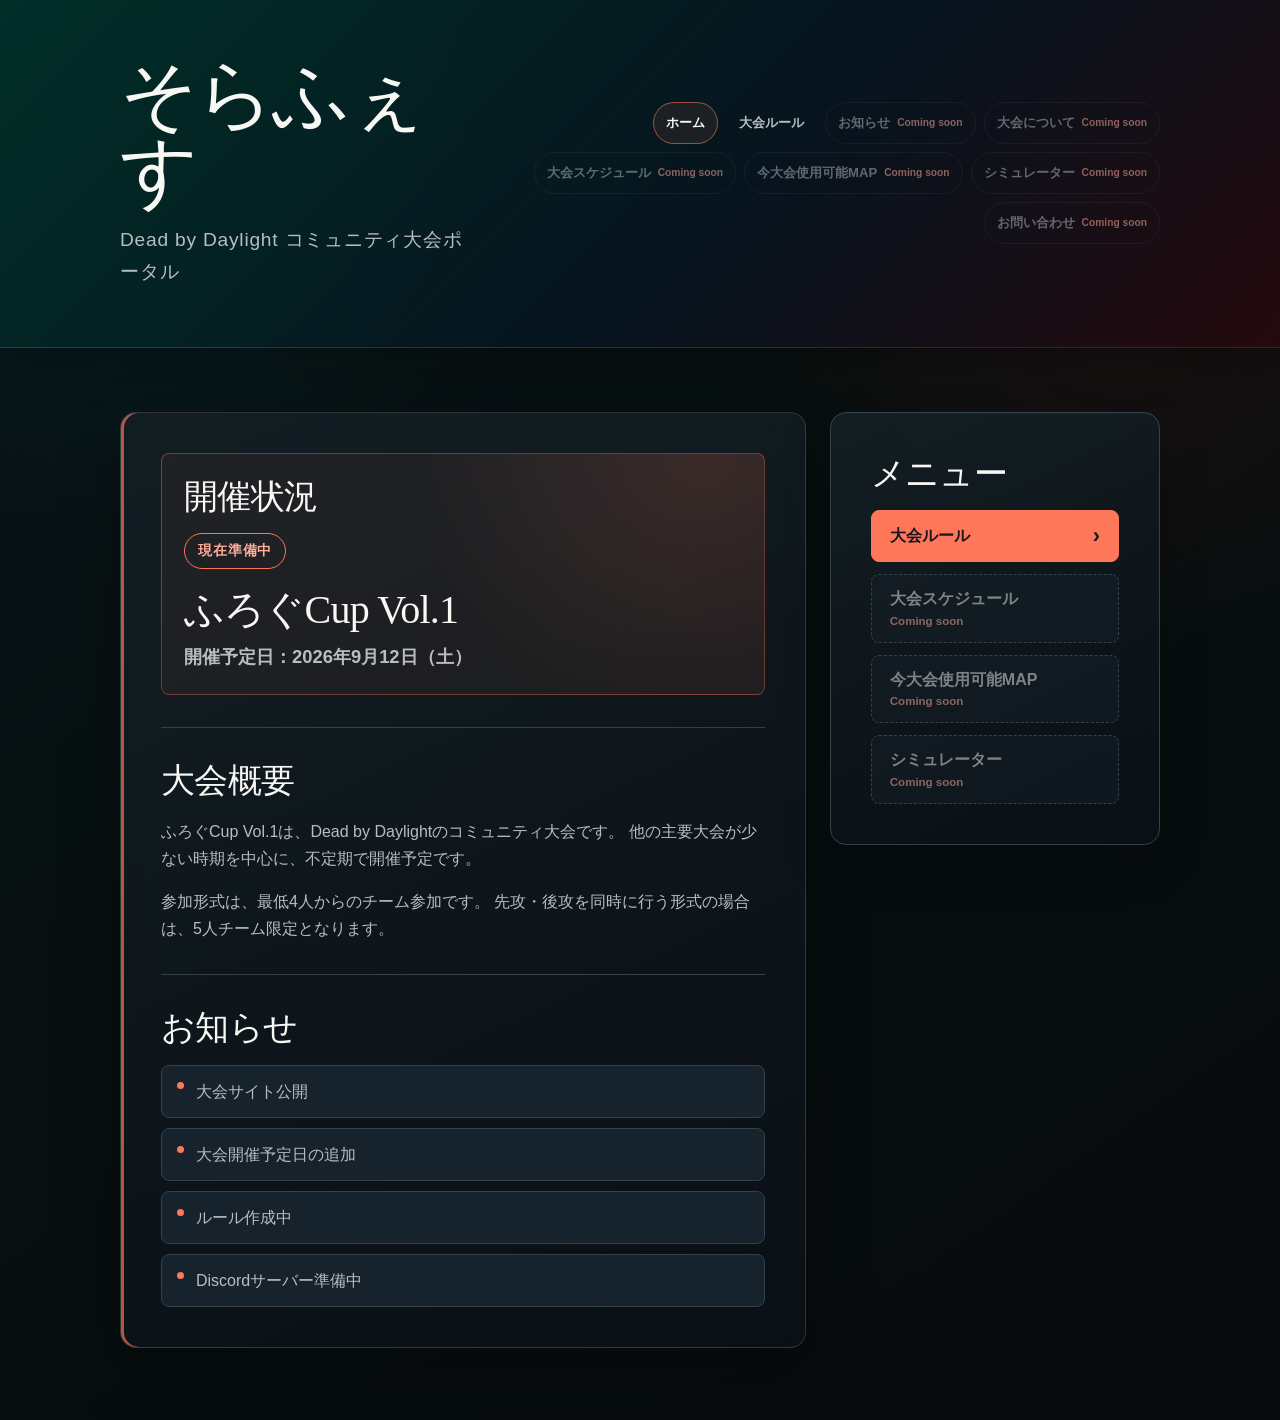
==== commit dd834aa5: "feat: 大会サイトのダークテーマとルール導線を更新" ====
--- a/index.html
+++ b/index.html
@@ -10,14 +10,27 @@
 
     <header class="site-header">
         <div class="site-header__inner">
-            <h1>そらふぇす</h1>
-            <p>Dead by Daylight コミュニティ大会ポータル</p>
+            <div class="site-brand">
+                <h1>そらふぇす</h1>
+                <p>Dead by Daylight コミュニティ大会ポータル</p>
+            </div>
+
+            <nav class="desktop-navigation" aria-label="サイトナビゲーション">
+                <a class="desktop-navigation__link is-current" href="index.html" aria-current="page">ホーム</a>
+                <a class="desktop-navigation__link" href="rules.html">大会ルール</a>
+                <span class="desktop-navigation__link is-disabled" aria-disabled="true" tabindex="-1">お知らせ <small>Coming soon</small></span>
+                <span class="desktop-navigation__link is-disabled" aria-disabled="true" tabindex="-1">大会について <small>Coming soon</small></span>
+                <span class="desktop-navigation__link is-disabled" aria-disabled="true" tabindex="-1">大会スケジュール <small>Coming soon</small></span>
+                <span class="desktop-navigation__link is-disabled" aria-disabled="true" tabindex="-1">今大会使用可能MAP <small>Coming soon</small></span>
+                <span class="desktop-navigation__link is-disabled" aria-disabled="true" tabindex="-1">シミュレーター <small>Coming soon</small></span>
+                <span class="desktop-navigation__link is-disabled" aria-disabled="true" tabindex="-1">お問い合わせ <small>Coming soon</small></span>
+            </nav>
         </div>
     </header>
 
     <main class="page-shell">
 
-        <section class="card card--featured">
+        <section class="card card--featured home-main-card">
             <div class="content-section content-section--status">
                 <h2>開催状況</h2>
 
@@ -63,21 +76,62 @@
                     大会ルール
                 </a>
 
-                <a class="button" aria-disabled="true" tabindex="-1">
-                    Coming soon...
-                </a>
+                <span class="button button--disabled" aria-disabled="true" tabindex="-1">
+                    <span>大会スケジュール</span>
+                    <small>Coming soon</small>
+                </span>
 
-                <a class="button" aria-disabled="true" tabindex="-1">
-                    Coming soon...
-                </a>
+                <span class="button button--disabled" aria-disabled="true" tabindex="-1">
+                    <span>今大会使用可能MAP</span>
+                    <small>Coming soon</small>
+                </span>
 
-                <a class="button" aria-disabled="true" tabindex="-1">
-                    Coming soon...
-                </a>
+                <span class="button button--disabled" aria-disabled="true" tabindex="-1">
+                    <span>シミュレーター</span>
+                    <small>Coming soon</small>
+                </span>
             </nav>
         </section>
 
     </main>
 
+    <div class="mobile-menu">
+        <div class="mobile-menu__backdrop" data-menu-close></div>
+        <section class="mobile-menu__panel" id="mobile-site-menu" aria-label="サイトメニュー" aria-hidden="true">
+            <header class="mobile-menu__heading">
+                <div>
+                    <p class="section-label">Navigation</p>
+                    <h2>メニュー</h2>
+                </div>
+                <button class="mobile-menu__close" type="button" data-menu-close>閉じる</button>
+            </header>
+            <nav class="mobile-menu__links" aria-label="スマートフォン用サイトナビゲーション">
+                <a class="mobile-menu__link is-current" href="index.html" aria-current="page">ホーム</a>
+                <a class="mobile-menu__link" href="rules.html">大会ルール</a>
+                <span class="mobile-menu__link is-disabled" aria-disabled="true" tabindex="-1"><span>お知らせ</span><small>Coming soon</small></span>
+                <span class="mobile-menu__link is-disabled" aria-disabled="true" tabindex="-1"><span>大会について</span><small>Coming soon</small></span>
+                <span class="mobile-menu__link is-disabled" aria-disabled="true" tabindex="-1"><span>大会スケジュール</span><small>Coming soon</small></span>
+                <span class="mobile-menu__link is-disabled" aria-disabled="true" tabindex="-1"><span>今大会使用可能MAP</span><small>Coming soon</small></span>
+                <span class="mobile-menu__link is-disabled" aria-disabled="true" tabindex="-1"><span>シミュレーター</span><small>Coming soon</small></span>
+                <span class="mobile-menu__link is-disabled" aria-disabled="true" tabindex="-1"><span>お問い合わせ</span><small>Coming soon</small></span>
+            </nav>
+        </section>
+
+        <button
+            class="mobile-menu__trigger"
+            type="button"
+            aria-expanded="false"
+            aria-controls="mobile-site-menu"
+        >
+            <span class="frog-menu-icon" aria-hidden="true">
+                <span class="frog-menu-icon__eye frog-menu-icon__eye--left"></span>
+                <span class="frog-menu-icon__eye frog-menu-icon__eye--right"></span>
+                <span class="frog-menu-icon__line"></span>
+            </span>
+            <span>メニュー</span>
+        </button>
+    </div>
+
+    <script src="site-menu.js"></script>
 </body>
 </html>
--- a/style.css
+++ b/style.css
@@ -907,3 +907,559 @@
         scroll-behavior: auto;
     }
 }
+
+/* 2026 dark theme renewal */
+:root {
+    --color-frog: #78c46b;
+    --color-frog-dark: #173f31;
+}
+
+body {
+    position: relative;
+    overflow-x: hidden;
+    background:
+        radial-gradient(circle at 10% 8%, rgb(0 91 72 / 24%), transparent 26rem),
+        radial-gradient(circle at 88% 18%, rgb(130 18 24 / 17%), transparent 24rem),
+        linear-gradient(145deg, #07131d 0, #07100f 42%, #080a0e 100%);
+}
+
+body::before {
+    position: fixed;
+    z-index: -1;
+    inset: 0;
+    opacity: 0.2;
+    background-image:
+        repeating-linear-gradient(115deg, transparent 0 8px, rgb(255 255 255 / 1.4%) 9px);
+    pointer-events: none;
+    content: "";
+}
+
+.site-header {
+    position: relative;
+    z-index: 10;
+    background:
+        linear-gradient(135deg, rgb(0 48 40 / 94%), rgb(7 20 31 / 97%) 58%, rgb(37 10 15 / 94%));
+    box-shadow: 0 14px 40px rgb(0 0 0 / 28%);
+}
+
+.site-header__inner {
+    display: grid;
+    grid-template-columns: minmax(220px, 0.72fr) minmax(0, 1.28fr);
+    align-items: center;
+    gap: 36px;
+    padding-block: clamp(34px, 5vw, 58px);
+}
+
+.site-header--compact .site-header__inner {
+    padding-block: clamp(26px, 4vw, 42px);
+}
+
+.site-header h1,
+.site-title-link {
+    font-size: clamp(2.6rem, 6vw, 4.8rem);
+}
+
+.site-header p {
+    margin-top: 12px;
+}
+
+.desktop-navigation {
+    display: flex;
+    flex-wrap: wrap;
+    justify-content: flex-end;
+    gap: 8px;
+}
+
+.desktop-navigation__link {
+    display: inline-flex;
+    align-items: center;
+    gap: 7px;
+    min-height: 42px;
+    padding: 8px 12px;
+    border: 1px solid transparent;
+    border-radius: var(--radius-pill);
+    color: var(--color-text-muted);
+    font-size: 0.82rem;
+    font-weight: 750;
+    line-height: 1.25;
+    text-decoration: none;
+}
+
+.desktop-navigation__link:hover,
+.desktop-navigation__link.is-current {
+    border-color: rgb(255 119 89 / 55%);
+    background: rgb(255 119 89 / 9%);
+    color: var(--color-text);
+}
+
+.desktop-navigation__link:focus-visible {
+    outline: 3px solid var(--color-focus);
+    outline-offset: 2px;
+}
+
+.desktop-navigation__link small {
+    color: var(--color-accent-soft);
+    font-size: 0.64rem;
+    font-weight: 800;
+}
+
+.desktop-navigation__link.is-disabled {
+    border-color: rgb(255 255 255 / 5%);
+    color: rgb(184 189 196 / 50%);
+    cursor: not-allowed;
+}
+
+.desktop-navigation__link.is-disabled small {
+    color: rgb(255 173 155 / 52%);
+}
+
+.card {
+    background:
+        linear-gradient(155deg, rgb(20 31 37 / 92%), rgb(10 16 21 / 96%));
+    box-shadow:
+        var(--shadow-soft),
+        inset 0 1px 0 rgb(255 255 255 / 4%);
+    backdrop-filter: blur(12px);
+}
+
+.card--featured {
+    box-shadow:
+        0 24px 64px rgb(0 0 0 / 30%),
+        inset 3px 0 0 rgb(255 119 89 / 68%);
+}
+
+.content-section--status {
+    background:
+        radial-gradient(circle at 90% 0, rgb(255 119 89 / 13%), transparent 18rem),
+        rgb(255 119 89 / 6%);
+}
+
+.button--disabled {
+    display: grid;
+    justify-content: stretch;
+    gap: 2px;
+    border-style: dashed;
+    background: rgb(23 35 44 / 45%);
+    color: rgb(247 247 244 / 48%);
+    cursor: not-allowed;
+}
+
+.button--disabled::after {
+    display: none;
+}
+
+.button--disabled small {
+    color: rgb(255 173 155 / 52%);
+    font-size: 0.72rem;
+    font-weight: 750;
+}
+
+.button--disabled:hover {
+    border-color: var(--color-border);
+    background: rgb(23 35 44 / 45%);
+    transform: none;
+}
+
+.rule-status-card,
+.updates-card,
+.toc-card,
+.chapter-card,
+.preparation-panel,
+.killer-rules-panel,
+.restriction-card {
+    background:
+        linear-gradient(150deg, rgb(17 28 34 / 94%), rgb(10 16 21 / 97%));
+    box-shadow: inset 0 1px 0 rgb(255 255 255 / 4%);
+}
+
+.preparation-panel p:last-child {
+    margin-top: 8px;
+}
+
+.killer-rules-panel {
+    padding: clamp(22px, 4vw, 38px);
+    border: 1px solid var(--color-border);
+    border-radius: var(--radius-md);
+}
+
+.restriction-panel-heading {
+    display: flex;
+    align-items: flex-start;
+    justify-content: space-between;
+    gap: 20px;
+    padding-bottom: 24px;
+    border-bottom: 1px solid var(--color-border);
+}
+
+.restriction-panel-heading h2 {
+    margin: 7px 0 0;
+    font-family: var(--font-display);
+    font-size: clamp(1.8rem, 4vw, 2.7rem);
+    font-weight: 400;
+    line-height: 1.2;
+}
+
+.killer-rule-sections {
+    display: grid;
+    grid-template-columns: repeat(2, minmax(0, 1fr));
+    gap: 16px;
+    margin-top: 20px;
+}
+
+.restriction-card {
+    min-width: 0;
+    padding: clamp(20px, 3vw, 28px);
+    border: 1px solid var(--color-border);
+    border-radius: var(--radius-md);
+}
+
+.restriction-card:first-child,
+.restriction-card:nth-child(2) {
+    grid-column: 1 / -1;
+}
+
+.restriction-card__heading {
+    display: flex;
+    align-items: flex-start;
+    justify-content: space-between;
+    gap: 14px;
+}
+
+.restriction-card__heading h3 {
+    margin: 0;
+    font-size: clamp(1.15rem, 2vw, 1.4rem);
+    line-height: 1.4;
+}
+
+.restriction-card__body {
+    margin-top: 16px;
+}
+
+.restriction-card__body p {
+    margin: 0;
+    color: var(--color-text-muted);
+}
+
+.restriction-card__body p + p {
+    margin-top: 10px;
+}
+
+.selection-steps {
+    display: grid;
+    grid-template-columns: repeat(5, minmax(0, 1fr));
+    gap: 10px;
+    margin: 0;
+    padding: 0;
+    list-style: none;
+}
+
+.selection-steps li {
+    display: grid;
+    align-content: start;
+    gap: 10px;
+    min-width: 0;
+    padding: 16px 14px;
+    border: 1px solid rgb(120 196 107 / 23%);
+    border-radius: var(--radius-sm);
+    background: rgb(23 63 49 / 22%);
+    color: var(--color-text-muted);
+    font-size: 0.9rem;
+}
+
+.selection-steps__number {
+    display: grid;
+    place-items: center;
+    width: 30px;
+    height: 30px;
+    border: 1px solid var(--color-frog);
+    border-radius: 50%;
+    color: var(--color-frog);
+    font-weight: 850;
+}
+
+.mobile-menu {
+    display: none;
+}
+
+@media (max-width: 760px) {
+    body {
+        padding-bottom: calc(98px + env(safe-area-inset-bottom, 0px));
+    }
+
+    body.has-open-menu {
+        overflow: hidden;
+    }
+
+    .site-header__inner {
+        display: block;
+    }
+
+    .desktop-navigation {
+        display: none;
+    }
+
+    .rule-tabs {
+        padding: 8px;
+        border: 1px solid var(--color-border);
+        border-radius: 12px;
+        background: rgb(8 13 18 / 94%);
+        box-shadow: 0 12px 30px rgb(0 0 0 / 35%);
+        backdrop-filter: blur(12px);
+    }
+
+    .restriction-panel-heading,
+    .restriction-card__heading {
+        flex-direction: column;
+        gap: 10px;
+    }
+
+    .killer-rules-panel {
+        padding: 22px 14px;
+    }
+
+    .killer-rule-sections {
+        grid-template-columns: 1fr;
+    }
+
+    .restriction-card:first-child,
+    .restriction-card:nth-child(2) {
+        grid-column: auto;
+    }
+
+    .selection-steps {
+        grid-template-columns: 1fr;
+    }
+
+    .selection-steps li {
+        grid-template-columns: auto 1fr;
+        align-items: center;
+    }
+
+    .mobile-menu {
+        display: block;
+        position: fixed;
+        z-index: 100;
+        inset: 0;
+        pointer-events: none;
+    }
+
+    .mobile-menu__backdrop {
+        position: absolute;
+        inset: 0;
+        opacity: 0;
+        background: rgb(0 0 0 / 68%);
+        backdrop-filter: blur(3px);
+        transition: opacity 180ms ease;
+    }
+
+    .mobile-menu__panel {
+        position: absolute;
+        right: 14px;
+        bottom: calc(92px + env(safe-area-inset-bottom, 0px));
+        width: min(calc(100% - 28px), 390px);
+        max-height: min(72vh, 620px);
+        overflow-y: auto;
+        padding: 20px;
+        border: 1px solid rgb(255 119 89 / 42%);
+        border-radius: 20px;
+        background:
+            radial-gradient(circle at 90% 0, rgb(130 18 24 / 20%), transparent 15rem),
+            linear-gradient(145deg, rgb(9 35 29 / 98%), rgb(9 15 20 / 99%));
+        box-shadow:
+            0 24px 70px rgb(0 0 0 / 58%),
+            0 0 24px rgb(255 119 89 / 10%);
+        opacity: 0;
+        transform: translateY(18px) scale(0.98);
+        visibility: hidden;
+        transition:
+            opacity 180ms ease,
+            transform 180ms ease,
+            visibility 180ms ease;
+    }
+
+    .mobile-menu__heading {
+        display: flex;
+        align-items: flex-start;
+        justify-content: space-between;
+        gap: 18px;
+        padding-bottom: 15px;
+        border-bottom: 1px solid var(--color-border);
+    }
+
+    .mobile-menu__heading h2 {
+        margin: 4px 0 0;
+        font-family: var(--font-display);
+        font-size: 1.75rem;
+        font-weight: 400;
+    }
+
+    .mobile-menu__close {
+        min-height: 42px;
+        padding: 7px 13px;
+        border: 1px solid var(--color-border);
+        border-radius: var(--radius-pill);
+        background: transparent;
+        color: var(--color-text);
+        font: inherit;
+        font-size: 0.82rem;
+        font-weight: 750;
+        cursor: pointer;
+    }
+
+    .mobile-menu__links {
+        display: grid;
+        gap: 8px;
+        margin-top: 16px;
+    }
+
+    .mobile-menu__link {
+        display: flex;
+        align-items: center;
+        justify-content: space-between;
+        gap: 12px;
+        min-height: 50px;
+        padding: 11px 14px;
+        border: 1px solid var(--color-border);
+        border-radius: 10px;
+        background: rgb(23 35 44 / 85%);
+        color: var(--color-text);
+        font-weight: 750;
+        text-decoration: none;
+    }
+
+    .mobile-menu__link.is-current {
+        border-color: var(--color-accent);
+        box-shadow: inset 3px 0 0 var(--color-accent);
+    }
+
+    .mobile-menu__link.is-disabled {
+        border-style: dashed;
+        background: rgb(23 35 44 / 38%);
+        color: rgb(247 247 244 / 44%);
+        cursor: not-allowed;
+    }
+
+    .mobile-menu__link small {
+        color: rgb(255 173 155 / 52%);
+        font-size: 0.68rem;
+        white-space: nowrap;
+    }
+
+    .mobile-menu__trigger {
+        position: absolute;
+        right: 16px;
+        bottom: calc(16px + env(safe-area-inset-bottom, 0px));
+        display: grid;
+        place-items: center;
+        gap: 3px;
+        width: 76px;
+        height: 76px;
+        padding: 7px;
+        border: 2px solid rgb(255 119 89 / 78%);
+        border-radius: 50%;
+        background:
+            radial-gradient(circle at 50% 35%, rgb(31 83 63 / 95%), rgb(7 26 23 / 98%) 68%);
+        box-shadow:
+            0 10px 30px rgb(0 0 0 / 50%),
+            0 0 18px rgb(255 92 76 / 22%);
+        color: var(--color-text);
+        font: inherit;
+        font-size: 0.7rem;
+        font-weight: 850;
+        line-height: 1;
+        cursor: pointer;
+        pointer-events: auto;
+    }
+
+    .frog-menu-icon {
+        position: relative;
+        display: block;
+        width: 37px;
+        height: 29px;
+        border: 2px solid var(--color-frog);
+        border-radius: 48% 48% 45% 45%;
+        background: var(--color-frog-dark);
+    }
+
+    .frog-menu-icon__eye {
+        position: absolute;
+        top: -7px;
+        width: 12px;
+        height: 12px;
+        border: 2px solid var(--color-frog);
+        border-radius: 50%;
+        background: #071a16;
+    }
+
+    .frog-menu-icon__eye::after {
+        position: absolute;
+        top: 3px;
+        left: 3px;
+        width: 3px;
+        height: 3px;
+        border-radius: 50%;
+        background: var(--color-frog);
+        content: "";
+    }
+
+    .frog-menu-icon__eye--left {
+        left: 3px;
+    }
+
+    .frog-menu-icon__eye--right {
+        right: 3px;
+    }
+
+    .frog-menu-icon__line,
+    .frog-menu-icon__line::before,
+    .frog-menu-icon__line::after {
+        position: absolute;
+        left: 50%;
+        width: 17px;
+        height: 2px;
+        border-radius: 2px;
+        background: var(--color-frog);
+        content: "";
+        transform: translateX(-50%);
+    }
+
+    .frog-menu-icon__line {
+        top: 12px;
+    }
+
+    .frog-menu-icon__line::before {
+        top: 5px;
+    }
+
+    .frog-menu-icon__line::after {
+        top: 10px;
+    }
+
+    .mobile-menu.is-open {
+        pointer-events: auto;
+    }
+
+    .mobile-menu.is-open .mobile-menu__backdrop {
+        opacity: 1;
+    }
+
+    .mobile-menu.is-open .mobile-menu__panel {
+        opacity: 1;
+        transform: translateY(0) scale(1);
+        visibility: visible;
+    }
+
+    .mobile-menu__trigger:focus-visible,
+    .mobile-menu__close:focus-visible,
+    .mobile-menu__link:focus-visible {
+        outline: 3px solid var(--color-focus);
+        outline-offset: 3px;
+    }
+}
+
+@media (prefers-reduced-motion: reduce) {
+    .mobile-menu__backdrop,
+    .mobile-menu__panel {
+        transition: none;
+    }
+}
